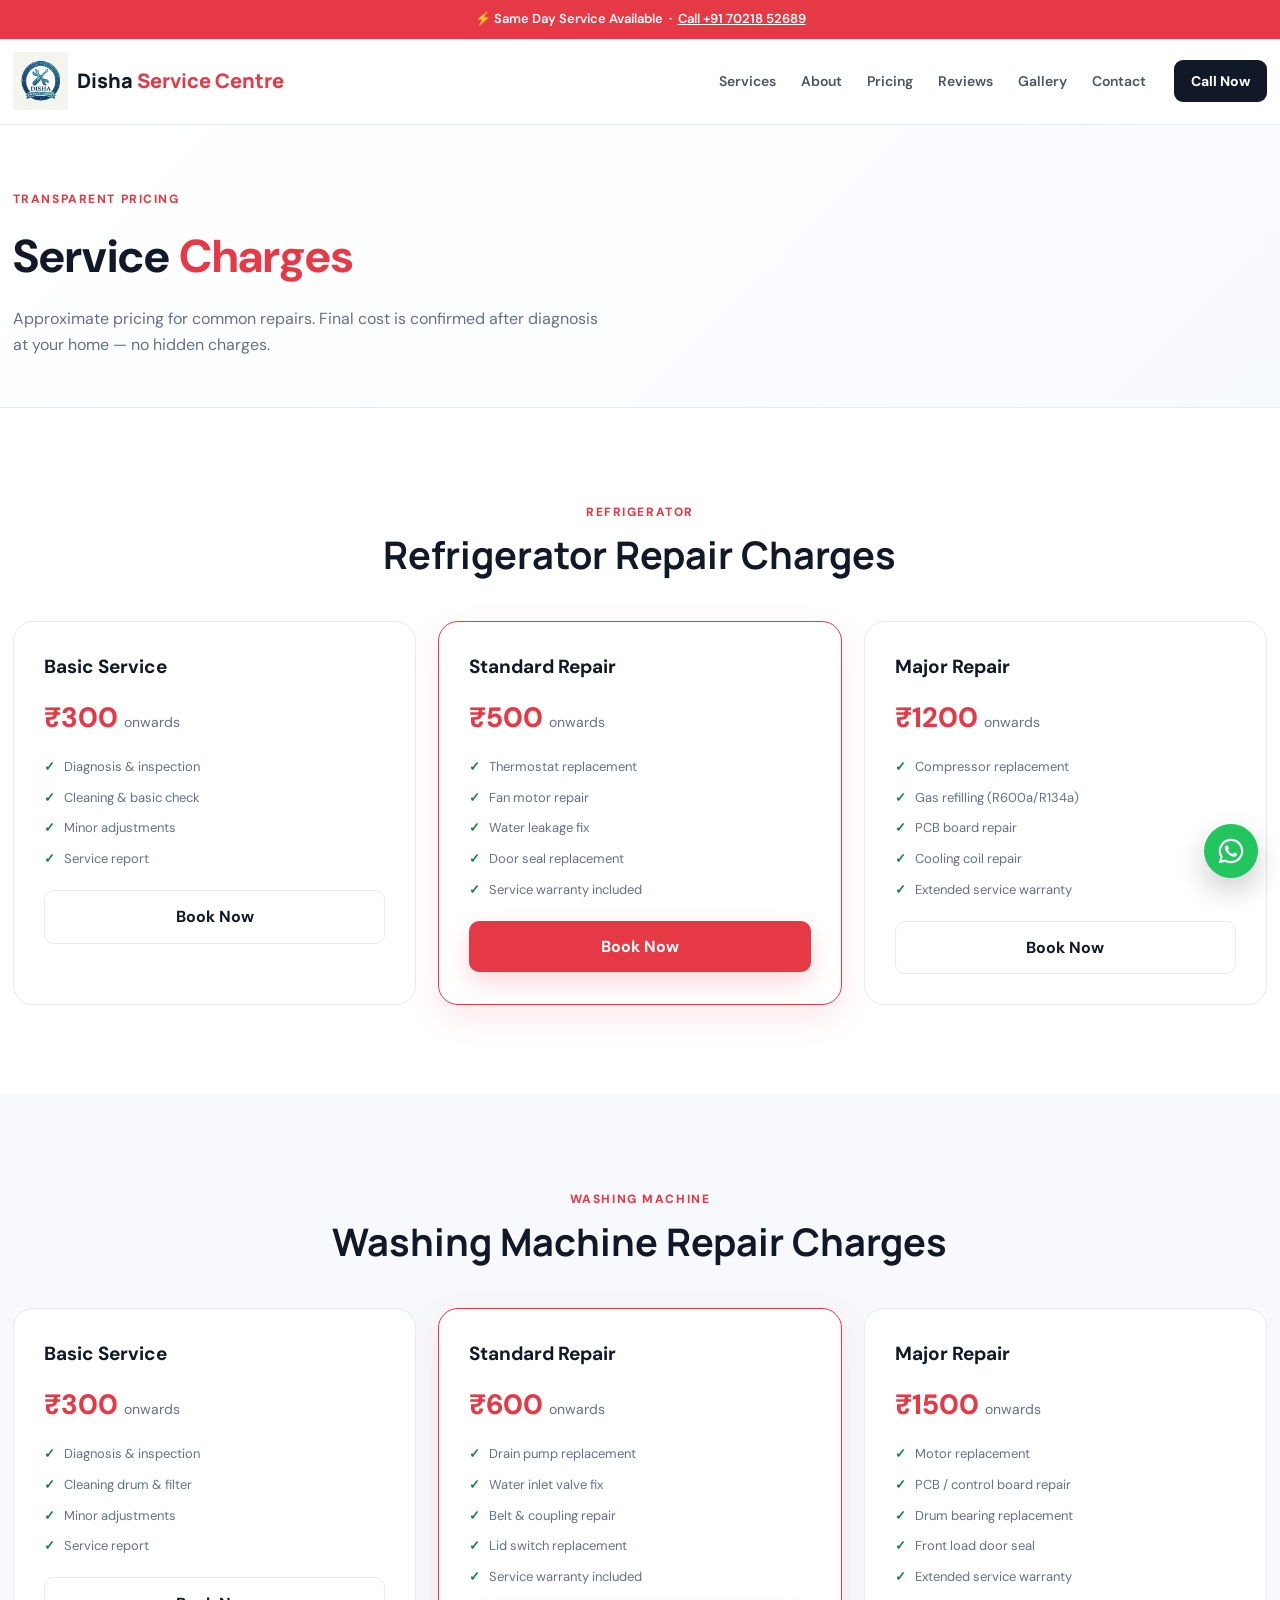
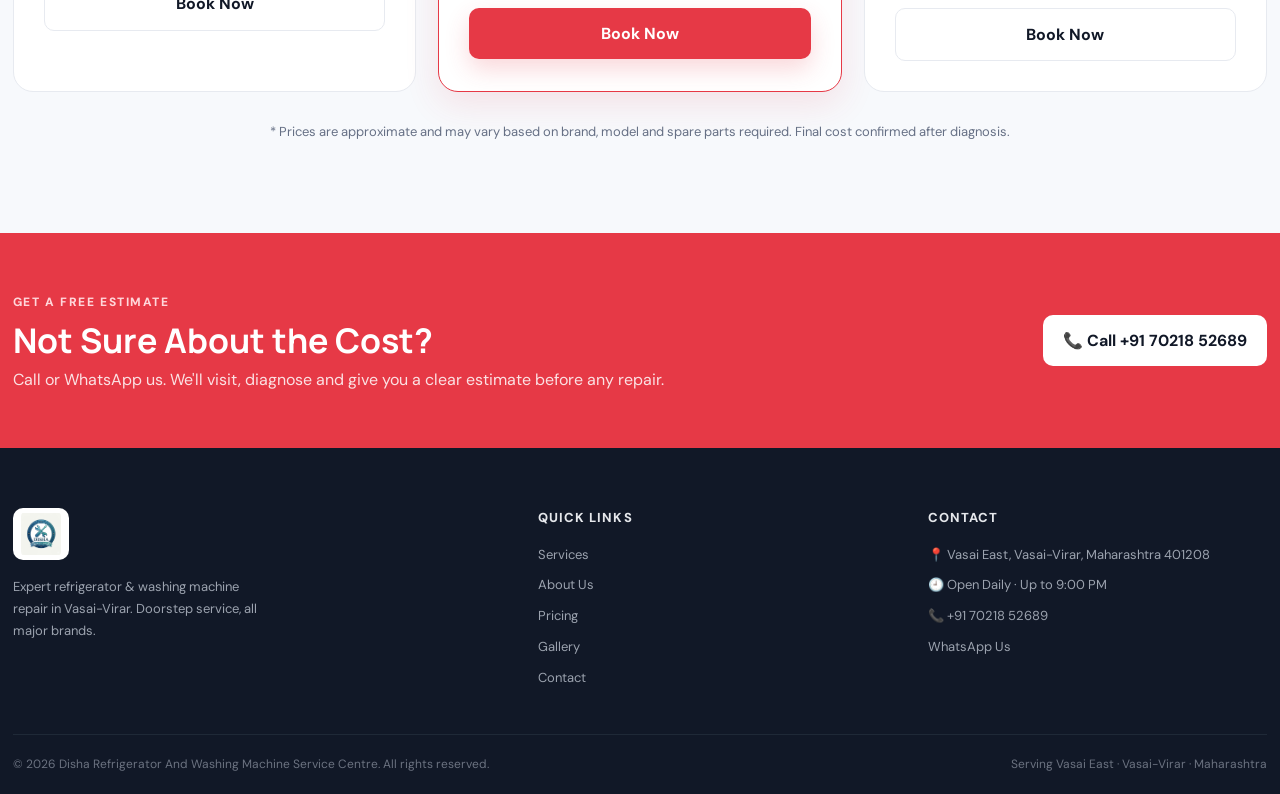
==== pricing.html @ 694da4a6 "add feature" ====
<!DOCTYPE html>
<html lang="en">
<head>
  <meta charset="UTF-8" />
  <meta name="viewport" content="width=device-width, initial-scale=1.0" />
  <meta name="description" content="Service pricing - Disha Refrigerator And Washing Machine Service Centre, Vasai-Virar." />
  <meta property="og:title" content="Pricing | Disha Appliance Service" />
  <meta property="og:image" content="logo.jpeg" />
  <title>Pricing | Disha Appliance Service</title>
  <link rel="stylesheet" href="style.css" />
</head>
<body>
  <div class="announce-bar">⚡ Same Day Service Available &nbsp;·&nbsp; <a href="tel:+917021852689">Call +91 70218 52689</a></div>

  <header class="header">
    <div class="container nav">
      <a href="index.html" class="logo">
        <img src="logo.jpeg" alt="Disha Service" class="logo-img" />
        <span>Disha<span class="logo-accent"> Service Centre</span></span>
      </a>
      <button class="menu-btn" id="menuBtn" aria-label="Open menu">☰</button>
      <nav id="navMenu">
        <a href="index.html#services">Services</a>
        <a href="about.html">About</a>
        <a href="pricing.html">Pricing</a>
        <a href="index.html#reviews">Reviews</a>
        <a href="gallery.html">Gallery</a>
        <a href="index.html#contact">Contact</a>
      </nav>
      <a class="nav-call" href="tel:+917021852689">Call Now</a>
    </div>
  </header>

  <main>
    <section class="page-hero">
      <div class="container">
        <span class="eyebrow">TRANSPARENT PRICING</span>
        <h1>Service <span style="color:var(--red)">Charges</span></h1>
        <p>Approximate pricing for common repairs. Final cost is confirmed after diagnosis at your home — no hidden charges.</p>
      </div>
    </section>

    <section class="section">
      <div class="container">
        <div class="section-heading">
          <span class="eyebrow">REFRIGERATOR</span>
          <h2>Refrigerator Repair Charges</h2>
        </div>
        <div class="pricing-grid">
          <div class="pricing-card">
            <h3>Basic Service</h3>
            <div class="price">₹300 <span>onwards</span></div>
            <ul>
              <li>Diagnosis & inspection</li>
              <li>Cleaning & basic check</li>
              <li>Minor adjustments</li>
              <li>Service report</li>
            </ul>
            <a href="index.html#contact" class="btn btn-light full" style="margin-top:20px">Book Now</a>
          </div>
          <div class="pricing-card featured">
            <h3>Standard Repair</h3>
            <div class="price">₹500 <span>onwards</span></div>
            <ul>
              <li>Thermostat replacement</li>
              <li>Fan motor repair</li>
              <li>Water leakage fix</li>
              <li>Door seal replacement</li>
              <li>Service warranty included</li>
            </ul>
            <a href="index.html#contact" class="btn btn-primary full" style="margin-top:20px">Book Now</a>
          </div>
          <div class="pricing-card">
            <h3>Major Repair</h3>
            <div class="price">₹1200 <span>onwards</span></div>
            <ul>
              <li>Compressor replacement</li>
              <li>Gas refilling (R600a/R134a)</li>
              <li>PCB board repair</li>
              <li>Cooling coil repair</li>
              <li>Extended service warranty</li>
            </ul>
            <a href="index.html#contact" class="btn btn-light full" style="margin-top:20px">Book Now</a>
          </div>
        </div>
      </div>
    </section>

    <section class="section light-section">
      <div class="container">
        <div class="section-heading">
          <span class="eyebrow">WASHING MACHINE</span>
          <h2>Washing Machine Repair Charges</h2>
        </div>
        <div class="pricing-grid">
          <div class="pricing-card">
            <h3>Basic Service</h3>
            <div class="price">₹300 <span>onwards</span></div>
            <ul>
              <li>Diagnosis & inspection</li>
              <li>Cleaning drum & filter</li>
              <li>Minor adjustments</li>
              <li>Service report</li>
            </ul>
            <a href="index.html#contact" class="btn btn-light full" style="margin-top:20px">Book Now</a>
          </div>
          <div class="pricing-card featured">
            <h3>Standard Repair</h3>
            <div class="price">₹600 <span>onwards</span></div>
            <ul>
              <li>Drain pump replacement</li>
              <li>Water inlet valve fix</li>
              <li>Belt & coupling repair</li>
              <li>Lid switch replacement</li>
              <li>Service warranty included</li>
            </ul>
            <a href="index.html#contact" class="btn btn-primary full" style="margin-top:20px">Book Now</a>
          </div>
          <div class="pricing-card">
            <h3>Major Repair</h3>
            <div class="price">₹1500 <span>onwards</span></div>
            <ul>
              <li>Motor replacement</li>
              <li>PCB / control board repair</li>
              <li>Drum bearing replacement</li>
              <li>Front load door seal</li>
              <li>Extended service warranty</li>
            </ul>
            <a href="index.html#contact" class="btn btn-light full" style="margin-top:20px">Book Now</a>
          </div>
        </div>
        <p style="text-align:center;margin-top:30px;font-size:13px;color:var(--muted)">* Prices are approximate and may vary based on brand, model and spare parts required. Final cost confirmed after diagnosis.</p>
      </div>
    </section>

    <section class="review-section">
      <div class="container review-inner">
        <div>
          <span class="eyebrow" style="color:#ffd6da">GET A FREE ESTIMATE</span>
          <h2>Not Sure About the Cost?</h2>
          <p>Call or WhatsApp us. We'll visit, diagnose and give you a clear estimate before any repair.</p>
        </div>
        <a class="btn btn-white" href="tel:+917021852689">📞 Call +91 70218 52689</a>
      </div>
    </section>
  </main>

  <div class="sticky-bar">
    <a href="tel:+917021852689" class="sticky-call">📞 Call Now</a>
    <a href="https://wa.me/917021852689" target="_blank" rel="noopener" class="sticky-wa">
      <svg xmlns="http://www.w3.org/2000/svg" viewBox="0 0 32 32" width="18" height="18" fill="white"><path d="M16 2C8.268 2 2 8.268 2 16c0 2.478.675 4.797 1.849 6.785L2 30l7.43-1.818A13.94 13.94 0 0 0 16 30c7.732 0 14-6.268 14-14S23.732 2 16 2zm0 25.5a11.44 11.44 0 0 1-5.846-1.604l-.418-.249-4.332 1.061 1.094-4.218-.272-.433A11.46 11.46 0 0 1 4.5 16C4.5 9.649 9.649 4.5 16 4.5S27.5 9.649 27.5 16 22.351 27.5 16 27.5zm6.29-8.617c-.344-.172-2.036-1.004-2.352-1.118-.316-.115-.546-.172-.776.172-.23.344-.89 1.118-1.09 1.348-.2.23-.4.258-.744.086-.344-.172-1.452-.535-2.766-1.707-1.022-.912-1.712-2.038-1.912-2.382-.2-.344-.021-.53.15-.701.155-.154.344-.402.516-.603.172-.2.23-.344.344-.573.115-.23.058-.43-.029-.603-.086-.172-.776-1.87-1.063-2.56-.28-.672-.564-.581-.776-.592l-.66-.011c-.23 0-.603.086-.919.43-.316.344-1.205 1.177-1.205 2.87s1.233 3.328 1.405 3.557c.172.23 2.427 3.706 5.88 5.196.822.355 1.463.567 1.963.726.824.263 1.574.226 2.167.137.661-.099 2.036-.832 2.323-1.635.287-.803.287-1.491.2-1.635-.086-.143-.316-.23-.66-.402z"/></svg>
      WhatsApp
    </a>
  </div>

  <a class="whatsapp" href="https://wa.me/917021852689" target="_blank" rel="noopener" aria-label="WhatsApp">
    <svg xmlns="http://www.w3.org/2000/svg" viewBox="0 0 32 32" width="28" height="28" fill="white"><path d="M16 2C8.268 2 2 8.268 2 16c0 2.478.675 4.797 1.849 6.785L2 30l7.43-1.818A13.94 13.94 0 0 0 16 30c7.732 0 14-6.268 14-14S23.732 2 16 2zm0 25.5a11.44 11.44 0 0 1-5.846-1.604l-.418-.249-4.332 1.061 1.094-4.218-.272-.433A11.46 11.46 0 0 1 4.5 16C4.5 9.649 9.649 4.5 16 4.5S27.5 9.649 27.5 16 22.351 27.5 16 27.5zm6.29-8.617c-.344-.172-2.036-1.004-2.352-1.118-.316-.115-.546-.172-.776.172-.23.344-.89 1.118-1.09 1.348-.2.23-.4.258-.744.086-.344-.172-1.452-.535-2.766-1.707-1.022-.912-1.712-2.038-1.912-2.382-.2-.344-.021-.53.15-.701.155-.154.344-.402.516-.603.172-.2.23-.344.344-.573.115-.23.058-.43-.029-.603-.086-.172-.776-1.87-1.063-2.56-.28-.672-.564-.581-.776-.592l-.66-.011c-.23 0-.603.086-.919.43-.316.344-1.205 1.177-1.205 2.87s1.233 3.328 1.405 3.557c.172.23 2.427 3.706 5.88 5.196.822.355 1.463.567 1.963.726.824.263 1.574.226 2.167.137.661-.099 2.036-.832 2.323-1.635.287-.803.287-1.491.2-1.635-.086-.143-.316-.23-.66-.402z"/></svg>
  </a>

  <footer>
    <div class="container">
      <div class="footer-grid">
        <div class="footer-brand">
          <a href="index.html" class="logo" style="margin-bottom:12px;display:inline-flex">
            <img src="logo.jpeg" alt="Disha Service" class="logo-img" />
          </a>
          <p>Expert refrigerator & washing machine repair in Vasai-Virar. Doorstep service, all major brands.</p>
        </div>
        <div>
          <h4>Quick Links</h4>
          <ul>
            <li><a href="index.html#services">Services</a></li>
            <li><a href="about.html">About Us</a></li>
            <li><a href="pricing.html">Pricing</a></li>
            <li><a href="gallery.html">Gallery</a></li>
            <li><a href="index.html#contact">Contact</a></li>
          </ul>
        </div>
        <div>
          <h4>Contact</h4>
          <ul>
            <li>📍 Vasai East, Vasai-Virar, Maharashtra 401208</li>
            <li>🕘 Open Daily · Up to 9:00 PM</li>
            <li><a href="tel:+917021852689">📞 +91 70218 52689</a></li>
            <li><a href="https://wa.me/917021852689" target="_blank" rel="noopener">WhatsApp Us</a></li>
          </ul>
        </div>
      </div>
      <div class="footer-bottom">
        <p>© <span id="year"></span> Disha Refrigerator And Washing Machine Service Centre. All rights reserved.</p>
        <p>Serving Vasai East · Vasai-Virar · Maharashtra</p>
      </div>
    </div>
  </footer>

  <script>
    document.getElementById("year").textContent = new Date().getFullYear();
    const menuBtn = document.getElementById("menuBtn");
    const navMenu = document.getElementById("navMenu");
    menuBtn.addEventListener("click", () => navMenu.classList.toggle("open"));
    document.querySelectorAll("#navMenu a").forEach(l => l.addEventListener("click", () => navMenu.classList.remove("open")));
  </script>
</body>
</html>
---- style.css ----
@import url('https://fonts.googleapis.com/css2?family=DM+Sans:wght@400;500;600;700&family=Manrope:wght@700;800&display=swap');

:root{
  --red:#e63946;
  --dark:#111827;
  --muted:#667085;
  --blue:#2563eb;
  --light:#f7f9fc;
  --border:#e7eaf0;
  --white:#fff;
}
*{box-sizing:border-box;margin:0;padding:0}
html{scroll-behavior:smooth}
body{font-family:"DM Sans",sans-serif;color:var(--dark);background:#fff;line-height:1.6}
a{text-decoration:none;color:inherit}
.container{width:min(1600px,98%);margin:auto}
.header{height:86px;border-bottom:1px solid var(--border);background:rgba(255,255,255,.95);position:sticky;top:0;z-index:20;backdrop-filter:blur(12px)}
.nav{height:100%;display:flex;align-items:center;gap:28px}
.logo{font-family:Manrope,sans-serif;font-size:20px;font-weight:800;display:flex;align-items:center;gap:9px;margin-right:auto}
.logo-img{height:58px;width:auto;object-fit:contain;display:block}
.logo-accent{color:var(--red)}
nav{display:flex;gap:25px;font-size:14px;font-weight:600;color:#4b5563}
nav a:hover{color:var(--red)}
.nav-call{background:var(--dark);color:white;padding:10px 17px;border-radius:9px;font-weight:700;font-size:14px}
.menu-btn{display:none;background:none;border:0;font-size:24px}

.hero{position:relative;overflow:hidden;background:linear-gradient(135deg,#fff 0%,#f7faff 100%);padding:80px 0 70px}
.hero-shape{position:absolute;width:500px;height:500px;border-radius:50%;background:#e8f0ff;right:-160px;top:-170px;opacity:.7}
.hero-grid{display:grid;grid-template-columns:1.03fr .97fr;gap:70px;align-items:center;position:relative}
.badge,.eyebrow{font-size:12px;font-weight:800;letter-spacing:.13em;color:var(--red)}
.badge{display:inline-flex;letter-spacing:0;background:#fff1f2;padding:8px 12px;border-radius:999px;margin-bottom:19px}
.hero h1,h2{font-family:Manrope,sans-serif;line-height:1.1}
.hero h1{font-size:clamp(42px,5vw,64px);max-width:650px}
.hero h1 span{color:var(--red)}
.hero-text{font-size:17px;color:var(--muted);max-width:600px;margin:22px 0 28px}
.hero-buttons{display:flex;gap:12px;flex-wrap:wrap}
.btn{display:inline-flex;align-items:center;justify-content:center;border:0;border-radius:10px;padding:13px 20px;font-weight:700;cursor:pointer;transition:.2s}
.btn-primary{background:var(--red);color:white;box-shadow:0 10px 25px rgba(230,57,70,.2)}
.btn-primary:hover{transform:translateY(-2px);background:#cf2635}
.btn-light{background:white;border:1px solid var(--border)}
.btn-light:hover{border-color:#c8ccd5}
.btn-white{background:white;color:var(--dark)}
.full{width:100%}
.trust-row{display:flex;gap:30px;margin-top:38px}
.trust-row div{display:flex;flex-direction:column}
.trust-row strong{font-size:16px}
.trust-row span{font-size:12px;color:var(--muted)}

.hero-card{background:#fff;border:1px solid var(--border);border-radius:24px;padding:24px;box-shadow:0 25px 60px rgba(31,41,55,.10)}
.appliance-art{height:340px;border-radius:18px;background:linear-gradient(145deg,#edf5ff,#f9fbff);display:flex;align-items:center;justify-content:center;gap:18px;position:relative;overflow:hidden}
.appliance-art:before{content:"";position:absolute;width:320px;height:320px;border:35px solid rgba(37,99,235,.06);border-radius:50%}
.fridge{width:130px;height:260px;background:linear-gradient(100deg,#f9fbff,#dce5ef);border:4px solid #c6d1dc;border-radius:13px;position:relative;z-index:1;box-shadow:8px 12px 25px rgba(0,0,0,.08)}
.fridge-top{height:75px;border-bottom:3px solid #c7d2dd}
.fridge-handle{position:absolute;right:12px;top:105px;width:5px;height:45px;border-radius:4px;background:#9caaba}
.fridge-light{position:absolute;left:15px;top:92px;width:8px;height:8px;border-radius:50%;background:#60a5fa}
.washer{width:150px;height:205px;background:linear-gradient(145deg,#f8fafc,#dbe5ef);border:4px solid #c4cfda;border-radius:16px;position:relative;z-index:1;box-shadow:8px 12px 25px rgba(0,0,0,.08)}
.washer-screen{height:37px;background:#cbd7e2;border-radius:10px 10px 4px 4px;margin:9px}
.washer-door{width:100px;height:100px;border-radius:50%;background:#7b8794;border:10px solid #e9eef3;position:absolute;left:21px;top:72px;display:grid;place-items:center}
.washer-door span{width:70px;height:70px;border-radius:50%;background:#334155}
.washer-knob{width:15px;height:15px;border-radius:50%;background:#64748b;position:absolute;right:23px;top:20px}
.hero-card-bottom{display:flex;justify-content:space-between;align-items:center;padding:18px 4px 2px}
.hero-card-bottom small,.hero-card-bottom strong{display:block}
.hero-card-bottom small{color:var(--muted)}
.mini-check{font-size:13px;font-weight:700;color:#15803d;background:#ecfdf3;padding:7px 10px;border-radius:8px}

.brands{border-bottom:1px solid var(--border);padding:28px 0;background:#fff;overflow:hidden}
.brands p{text-align:center;font-size:12px;text-transform:uppercase;letter-spacing:.12em;color:#98a2b3;margin-bottom:18px}
.brand-marquee-wrap{overflow:hidden;position:relative}
.brand-marquee-wrap::before,.brand-marquee-wrap::after{content:"";position:absolute;top:0;width:80px;height:100%;z-index:2}
.brand-marquee-wrap::before{left:0;background:linear-gradient(to right,#fff,transparent)}
.brand-marquee-wrap::after{right:0;background:linear-gradient(to left,#fff,transparent)}
.brand-marquee{display:flex;gap:20px;width:max-content;animation:marquee 22s linear infinite}
.brand-marquee:hover{animation-play-state:paused}
.brand-logo-item{display:flex;align-items:center;opacity:.75;transition:.2s;flex:none}
.brand-logo-item:hover{opacity:1;transform:scale(1.08)}
@keyframes marquee{0%{transform:translateX(0)}100%{transform:translateX(-50%)}}

.counter-section{background:var(--dark);padding:50px 0}
.counter-grid{display:grid;grid-template-columns:repeat(4,1fr);gap:20px;text-align:center}
.counter-item{padding:20px;border-right:1px solid #1f2937}
.counter-item:last-child{border-right:0}
.counter-item strong{font-family:Manrope,sans-serif;font-size:52px;font-weight:800;color:#ff6974}
.counter-item span{font-size:24px;font-weight:800;color:#ff6974}
.counter-item p{font-size:13px;color:#9ca3af;margin-top:6px}

.section{padding:90px 0}
.section-heading{text-align:center;max-width:650px;margin:0 auto 45px}
.section-heading h2,.two-col h2,.contact-grid h2{font-size:38px;margin:10px 0 13px}
.section-heading p,.large-text,.contact-grid>div>p{color:var(--muted)}
.service-grid{display:grid;grid-template-columns:repeat(3,1fr);gap:20px}
.service-card{padding:30px;border:1px solid var(--border);border-radius:18px;background:white;transition:.2s}
.service-card:hover{transform:translateY(-5px);box-shadow:0 18px 35px rgba(16,24,40,.08)}
.service-card.featured{border-color:#ffc3c9}
.service-icon{width:52px;height:52px;border-radius:14px;background:#f2f6ff;display:grid;place-items:center;font-size:25px;margin-bottom:22px}
.service-card h3{font-size:20px;margin-bottom:9px}
.service-card p{font-size:14px;color:var(--muted);min-height:70px}
.service-card a{font-size:13px;color:var(--red);font-weight:800}

.light-section{background:var(--light)}
.two-col{display:grid;grid-template-columns:1fr 1fr;gap:80px;align-items:center}
.large-text{font-size:16px}
.feature-list{margin-top:28px;display:grid;gap:20px}
.feature-list>div{display:flex;gap:13px}
.feature-list>div>span{width:28px;height:28px;border-radius:50%;background:#dcfce7;color:#15803d;display:grid;place-items:center;font-weight:800;flex:none}
.feature-list strong{font-size:15px}
.feature-list p{font-size:13px;color:var(--muted);margin-top:2px}
.stats-card{background:#111827;color:white;border-radius:24px;padding:35px}
.stat-main{text-align:center;padding-bottom:28px;border-bottom:1px solid #374151}
.stat-main strong{font-family:Manrope;font-size:65px;color:#ff6974}
.stat-main span{font-size:18px;font-weight:700;margin-left:5px}
.stat-main p{font-size:13px;color:#aeb6c3;margin-top:2px}
.stat-grid{display:grid;grid-template-columns:1fr 1fr;margin-top:25px}
.stat-grid div{padding:18px;border-right:1px solid #374151;border-bottom:1px solid #374151}
.stat-grid div:nth-child(even){border-right:0}
.stat-grid div:nth-child(n+3){border-bottom:0}
.stat-grid strong,.stat-grid span{display:block}
.stat-grid strong{font-size:21px}
.stat-grid span{font-size:12px;color:#9ca3af}

.steps{display:grid;grid-template-columns:repeat(3,1fr);gap:18px}
.step{padding:30px;border:1px solid var(--border);border-radius:18px}
.step-number{color:var(--red);font-weight:900;font-size:14px;margin-bottom:35px}
.step h3{margin-bottom:8px}
.step p{font-size:14px;color:var(--muted)}

.review-section{background:var(--red);color:white;padding:55px 0}
.review-inner{display:flex;align-items:center;justify-content:space-between;gap:30px}
.review-inner .eyebrow{color:#ffd6da}
.review-inner h2{font-size:34px;margin:8px 0}
.review-inner p{opacity:.85}

.contact-section{background:#fafafa}
.contact-grid{display:grid;grid-template-columns:1fr .8fr;gap:80px;align-items:start}
.contact-items{margin-top:30px;display:grid;gap:20px}
.contact-item{display:flex;gap:14px}
.contact-item>span{font-size:21px}
.contact-item strong{font-size:15px}
.contact-item p{font-size:13px;color:var(--muted);margin-top:3px}
.booking-form{background:white;border:1px solid var(--border);padding:28px;border-radius:20px;box-shadow:0 15px 35px rgba(16,24,40,.06)}
.booking-form h3{font-size:23px;margin-bottom:20px}
.booking-form label{font-size:13px;font-weight:700;display:block;margin-bottom:13px}
.booking-form input,.booking-form select,.booking-form textarea{display:block;width:100%;margin-top:6px;padding:12px;border:1px solid #d9dee7;border-radius:9px;font:inherit;outline:none}
.booking-form input:focus,.booking-form select:focus,.booking-form textarea:focus{border-color:#93aeea}
.form-note{font-size:11px;color:#98a2b3;text-align:center;margin-top:10px}

.gallery-grid{display:grid;grid-template-columns:repeat(3,1fr);gap:20px}
.gallery-card{border-radius:16px;overflow:hidden;border:1px solid var(--border);background:white;transition:.2s;cursor:pointer}
.gallery-card:hover{transform:translateY(-4px);box-shadow:0 16px 35px rgba(16,24,40,.09)}
.gallery-card img{width:100%;height:200px;object-fit:cover;display:block}
.gallery-card p{padding:12px 16px;font-size:14px;font-weight:600;color:var(--dark)}

.gallery-page-hero{background:linear-gradient(135deg,#fff 0%,#f7faff 100%);padding:60px 0 40px;border-bottom:1px solid var(--border)}
.gallery-page-hero h1{font-size:clamp(32px,4vw,48px);margin:10px 0 12px}
.gallery-page-hero p{color:var(--muted);font-size:16px}
.gallery-full-grid{display:grid;grid-template-columns:repeat(3,1fr);gap:22px;margin-bottom:50px}
.gallery-full-grid .gallery-card img{height:230px}
.gallery-label{font-size:13px;font-weight:600;margin-top:10px;color:var(--dark)}

@media(max-width:850px){
  .gallery-grid,.gallery-full-grid{grid-template-columns:repeat(2,1fr)}
}
@media(max-width:500px){
  .gallery-grid,.gallery-full-grid{grid-template-columns:1fr}
}

.modal-overlay{display:none;position:fixed;inset:0;background:rgba(0,0,0,.88);z-index:100;align-items:center;justify-content:center}
.modal-overlay.open{display:flex}
.modal-box{position:relative;max-width:90vw;max-height:90vh;display:flex;align-items:center;gap:16px}
.modal-box img{max-width:80vw;max-height:85vh;border-radius:12px;object-fit:contain;display:block;box-shadow:0 30px 80px rgba(0,0,0,.5)}
.modal-close{position:fixed;top:18px;right:22px;background:rgba(255,255,255,.15);border:0;color:white;font-size:26px;width:42px;height:42px;border-radius:50%;cursor:pointer;display:grid;place-items:center;transition:.2s}
.modal-close:hover{background:rgba(255,255,255,.3)}
.modal-nav{background:rgba(255,255,255,.15);border:0;color:white;font-size:22px;width:46px;height:46px;border-radius:50%;cursor:pointer;display:grid;place-items:center;flex:none;transition:.2s}
.modal-nav:hover{background:rgba(255,255,255,.3)}
.modal-counter{position:fixed;bottom:22px;left:50%;transform:translateX(-50%);color:rgba(255,255,255,.7);font-size:13px;font-weight:600}

.reveal{opacity:0;transform:translateY(40px);transition:opacity .6s ease,transform .6s ease}
.reveal.visible{opacity:1;transform:translateY(0)}
.reveal-left{opacity:0;transform:translateX(-40px);transition:opacity .6s ease,transform .6s ease}
.reveal-left.visible{opacity:1;transform:translateX(0)}
.reveal-right{opacity:0;transform:translateX(40px);transition:opacity .6s ease,transform .6s ease}
.reveal-right.visible{opacity:1;transform:translateX(0)}
.reveal-scale{opacity:0;transform:scale(.92);transition:opacity .6s ease,transform .6s ease}
.reveal-scale.visible{opacity:1;transform:scale(1)}

.announce-bar{background:var(--red);color:white;text-align:center;padding:9px;font-size:13px;font-weight:600}
.announce-bar a{color:white;text-decoration:underline}

.testimonial-grid{display:grid;grid-template-columns:repeat(3,1fr);gap:20px}
.testimonial-card{background:white;border:1px solid var(--border);border-radius:18px;padding:26px;display:flex;flex-direction:column;gap:14px}
.stars{color:#f59e0b;font-size:16px;letter-spacing:2px}
.testimonial-card p{font-size:14px;color:var(--muted);flex:1;line-height:1.7}
.reviewer{display:flex;flex-direction:column}
.reviewer strong{font-size:14px}
.reviewer span{font-size:12px;color:var(--muted)}

.faq-list{max-width:750px;margin:0 auto;display:grid;gap:12px}
.faq-item{border:1px solid var(--border);border-radius:14px;overflow:hidden;background:white}
.faq-q{width:100%;background:none;border:0;padding:18px 20px;text-align:left;font:700 15px/1.4 "DM Sans",sans-serif;cursor:pointer;display:flex;justify-content:space-between;align-items:center;color:var(--dark)}
.faq-q span{font-size:20px;font-weight:400;color:var(--red);transition:.2s}
.faq-q.open span{transform:rotate(45deg)}
.faq-a{display:none;padding:0 20px 18px;font-size:14px;color:var(--muted);line-height:1.7}
.faq-a.open{display:block}
.faq-a a{color:var(--red);font-weight:700}

.map-wrap{margin-top:22px}

.sticky-bar{display:none;position:fixed;bottom:0;left:0;width:100%;z-index:40;display:grid;grid-template-columns:1fr 1fr}
.sticky-call{background:var(--dark);color:white;padding:16px;text-align:center;font-weight:700;font-size:15px;display:flex;align-items:center;justify-content:center;gap:7px}
.sticky-wa{background:#22c55e;color:white;padding:16px;text-align:center;font-weight:700;font-size:15px;display:flex;align-items:center;justify-content:center;gap:7px}

.page-hero{background:linear-gradient(135deg,#fff 0%,#f7faff 100%);padding:60px 0 50px;border-bottom:1px solid var(--border)}
.page-hero h1{font-size:clamp(30px,4vw,46px);margin:10px 0 12px}
.page-hero p{color:var(--muted);font-size:16px;max-width:600px}

.pricing-grid{display:grid;grid-template-columns:repeat(3,1fr);gap:22px}
.pricing-card{border:1px solid var(--border);border-radius:20px;padding:30px;background:white;transition:.2s}
.pricing-card.featured{border-color:var(--red);box-shadow:0 12px 35px rgba(230,57,70,.12)}
.pricing-card h3{font-size:19px;margin-bottom:6px}
.pricing-card .price{font-size:28px;font-weight:800;color:var(--red);margin:14px 0}
.pricing-card .price span{font-size:14px;font-weight:400;color:var(--muted)}
.pricing-card ul{list-style:none;display:grid;gap:10px;margin-top:16px}
.pricing-card ul li{font-size:13px;color:var(--muted);padding-left:20px;position:relative}
.pricing-card ul li:before{content:"✓";position:absolute;left:0;color:#15803d;font-weight:800}

.about-grid{display:grid;grid-template-columns:1fr 1fr;gap:70px;align-items:center}
.about-img{border-radius:20px;overflow:hidden;background:linear-gradient(145deg,#edf5ff,#f0f4ff);height:380px;display:flex;align-items:center;justify-content:center;font-size:80px}

.whatsapp{position:fixed;right:22px;bottom:22px;width:54px;height:54px;border-radius:50%;display:grid;place-items:center;background:#22c55e;color:white;font-size:24px;box-shadow:0 12px 30px rgba(0,0,0,.2);z-index:30}

footer{background:#111827;color:white;padding:60px 0 0}
.footer-grid .logo-img{height:52px;background:white;border-radius:10px;padding:5px 8px;display:block}
.footer-grid{display:grid;grid-template-columns:1.4fr 1fr 1fr;gap:50px;padding-bottom:45px;border-bottom:1px solid #1f2937}
.footer-brand p{font-size:13px;color:#9ca3af;margin-top:4px;max-width:260px;line-height:1.7}
.footer-grid h4{font-size:13px;font-weight:800;letter-spacing:.08em;text-transform:uppercase;color:#e5e7eb;margin-bottom:16px}
.footer-grid ul{list-style:none;display:grid;gap:10px}
.footer-grid ul li,.footer-grid ul li a{font-size:13px;color:#9ca3af}
.footer-grid ul li a:hover{color:var(--red)}
.footer-bottom{display:flex;justify-content:space-between;align-items:center;padding:20px 0;font-size:12px;color:#6b7280;flex-wrap:wrap;gap:8px}

@media(max-width:850px){
  nav{display:none;position:absolute;top:76px;left:0;width:100%;background:white;border-bottom:1px solid var(--border);padding:20px;flex-direction:column}
  nav.open{display:flex}
  .menu-btn{display:block}
  .nav-call{display:none}
  .hero{padding:55px 0}
  .hero-grid,.two-col,.contact-grid,.about-grid{grid-template-columns:1fr;gap:45px}
  .hero-card{max-width:600px;margin:auto;width:100%}
  .service-grid,.steps,.testimonial-grid,.pricing-grid,.counter-grid{grid-template-columns:1fr}
  .section{padding:65px 0}
  .section-heading h2,.two-col h2,.contact-grid h2{font-size:31px}
  .review-inner{align-items:flex-start;flex-direction:column}
  .footer-grid{grid-template-columns:1fr;gap:30px}
  .whatsapp{display:none}
}
@media(max-width:500px){
  .hero h1{font-size:42px}
  .trust-row{gap:14px;justify-content:space-between}
  .trust-row strong{font-size:14px}
  .appliance-art{height:280px}
  .fridge{width:100px;height:205px}
  .washer{width:115px;height:160px}
  .washer-door{width:75px;height:75px;left:17px;top:61px}
  .washer-door span{width:52px;height:52px}
  .washer-screen{height:27px}
  .brand-list{gap:18px}
  .gallery-grid,.gallery-full-grid{grid-template-columns:1fr}
}
@media(min-width:851px){
  .sticky-bar{display:none}
}
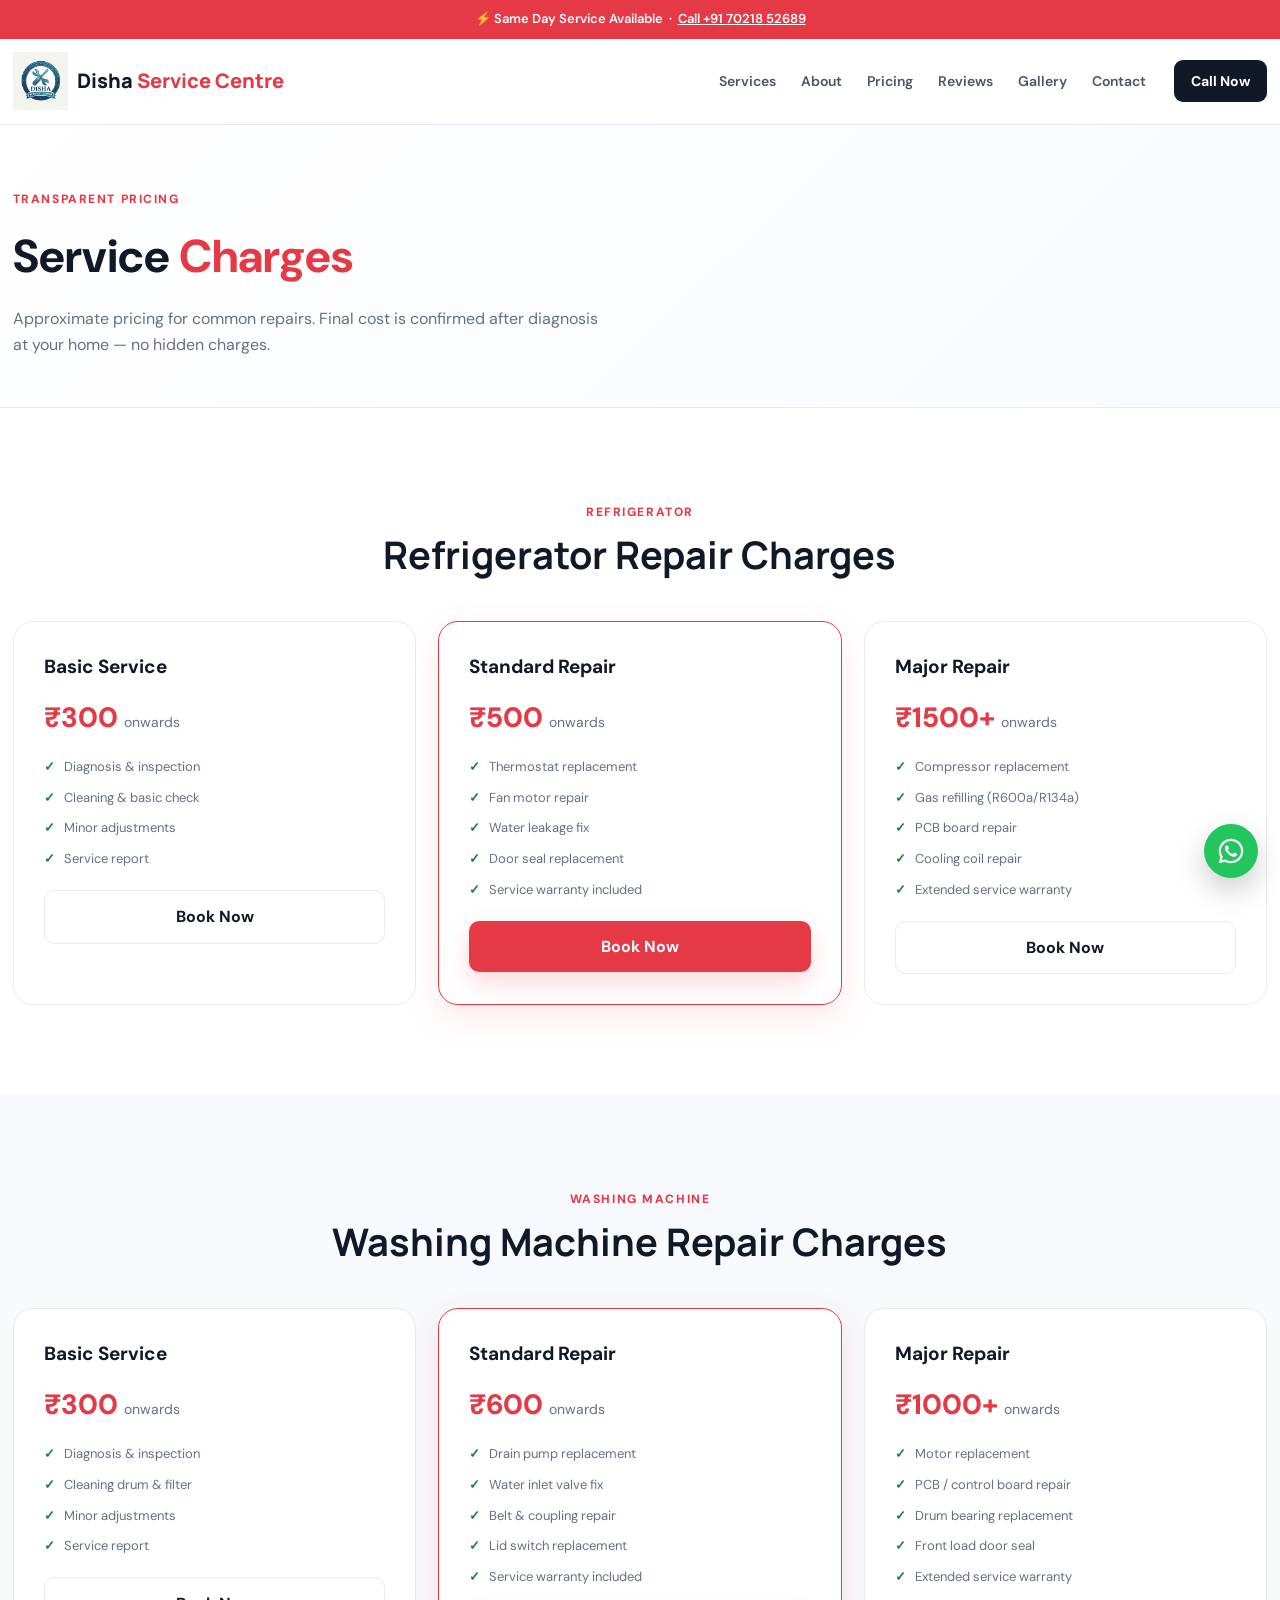
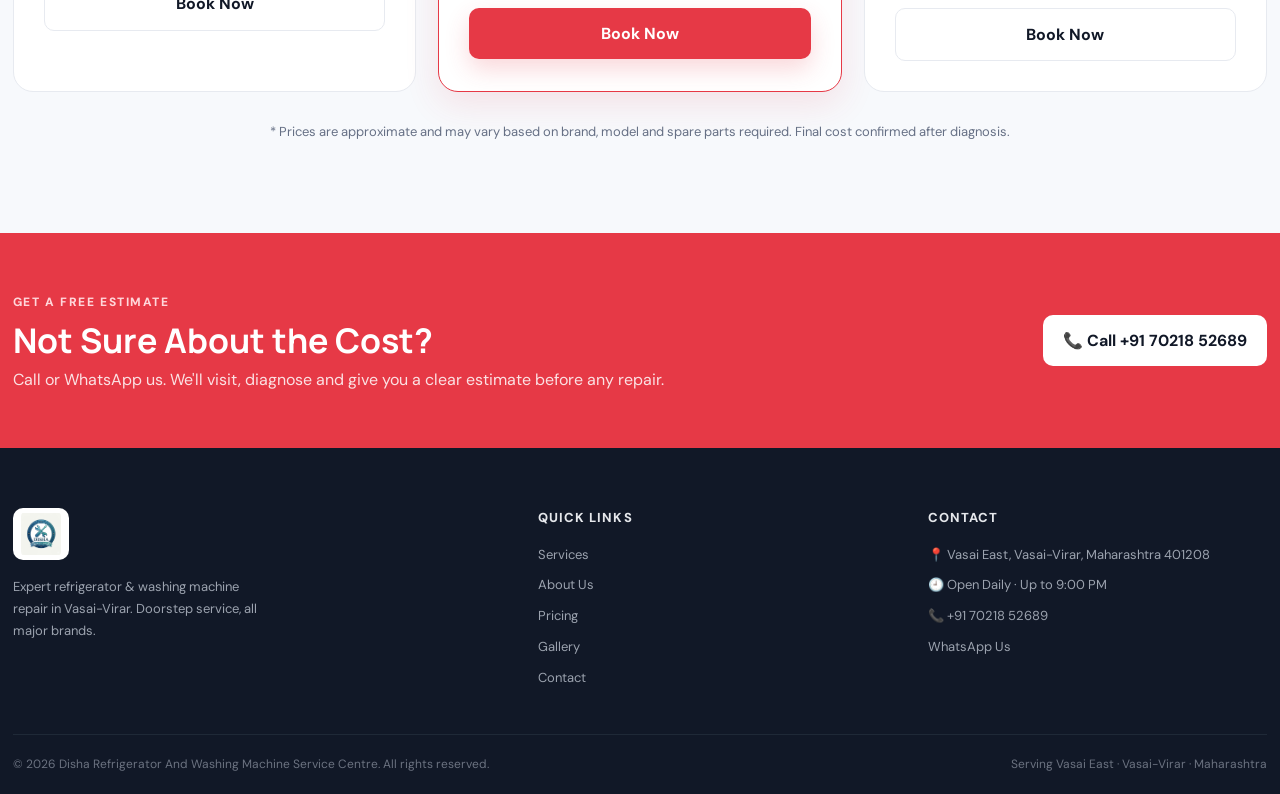
==== commit 5398693c: "update price section" ====
--- a/pricing.html
+++ b/pricing.html
@@ -72,7 +72,7 @@
           </div>
           <div class="pricing-card">
             <h3>Major Repair</h3>
-            <div class="price">₹1200 <span>onwards</span></div>
+            <div class="price">₹1500+ <span>onwards</span></div>
             <ul>
               <li>Compressor replacement</li>
               <li>Gas refilling (R600a/R134a)</li>
@@ -118,7 +118,7 @@
           </div>
           <div class="pricing-card">
             <h3>Major Repair</h3>
-            <div class="price">₹1500 <span>onwards</span></div>
+            <div class="price">₹1000+ <span>onwards</span></div>
             <ul>
               <li>Motor replacement</li>
               <li>PCB / control board repair</li>
